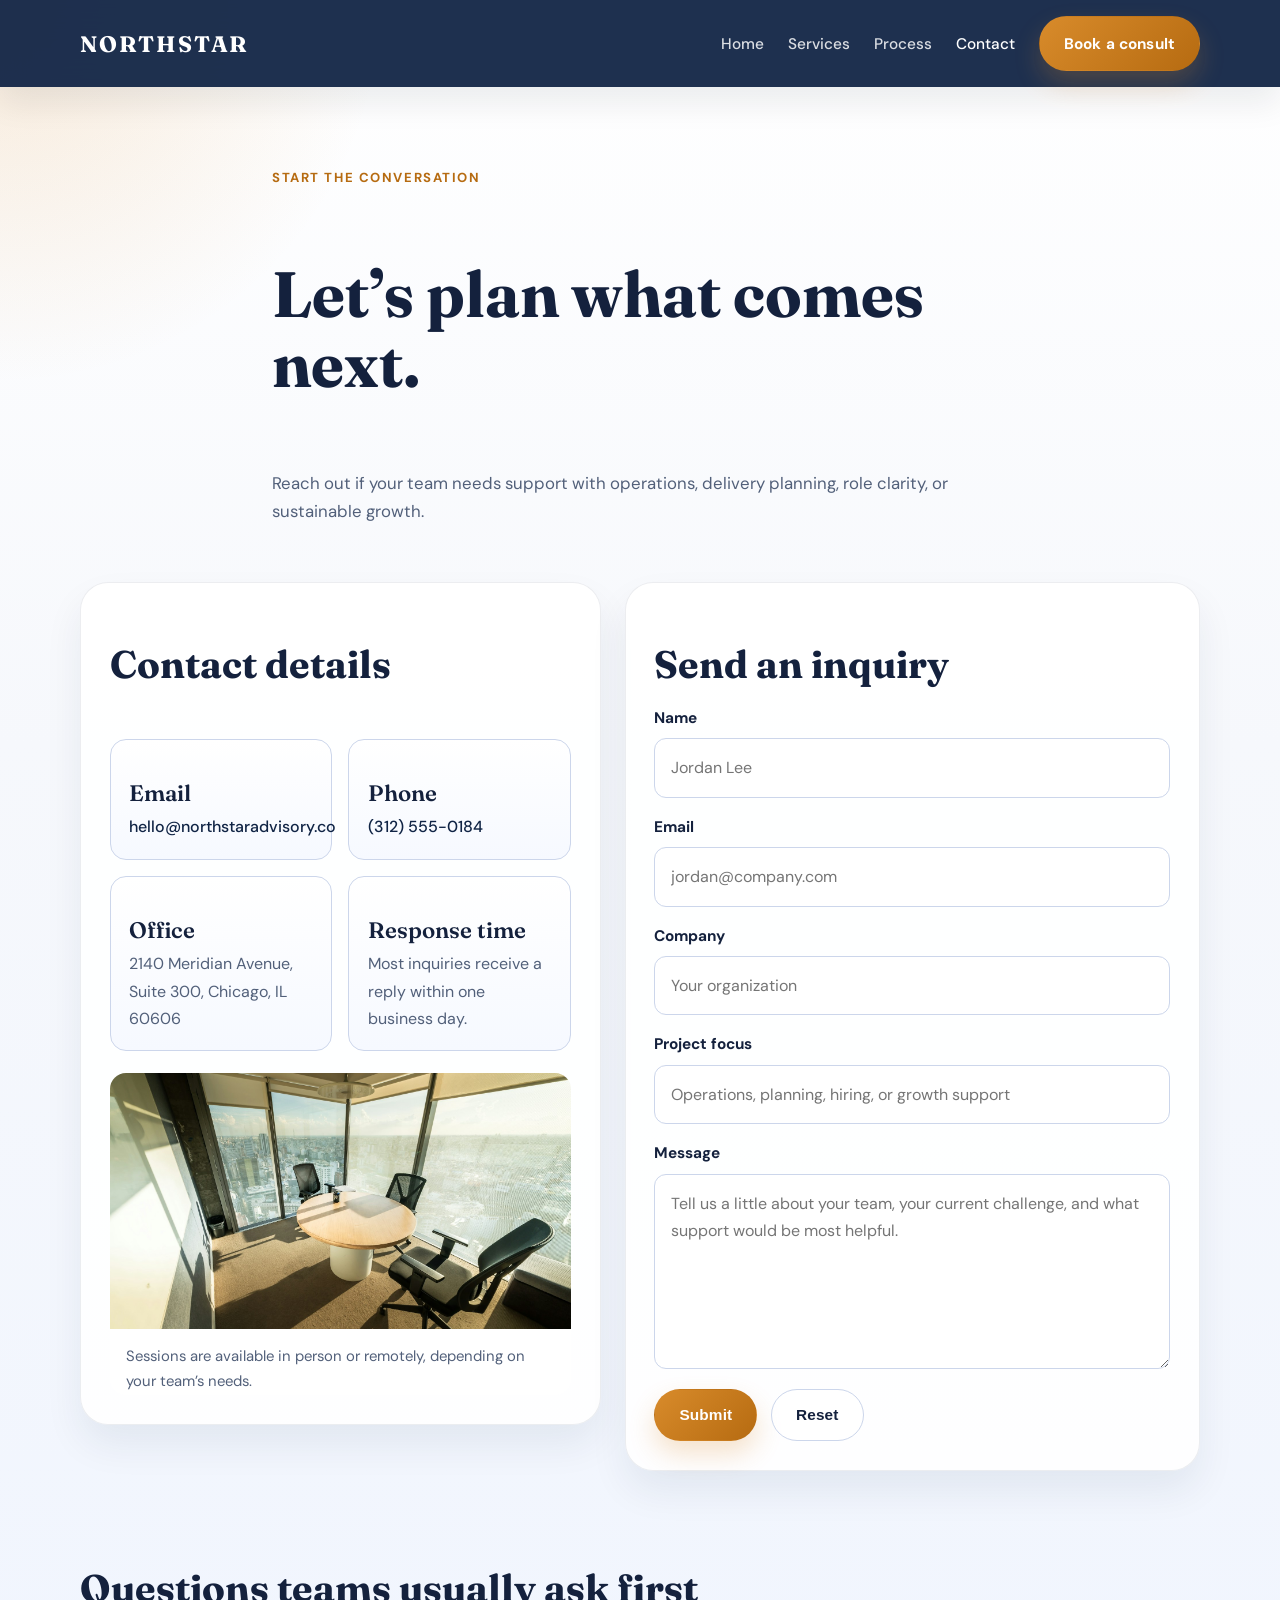
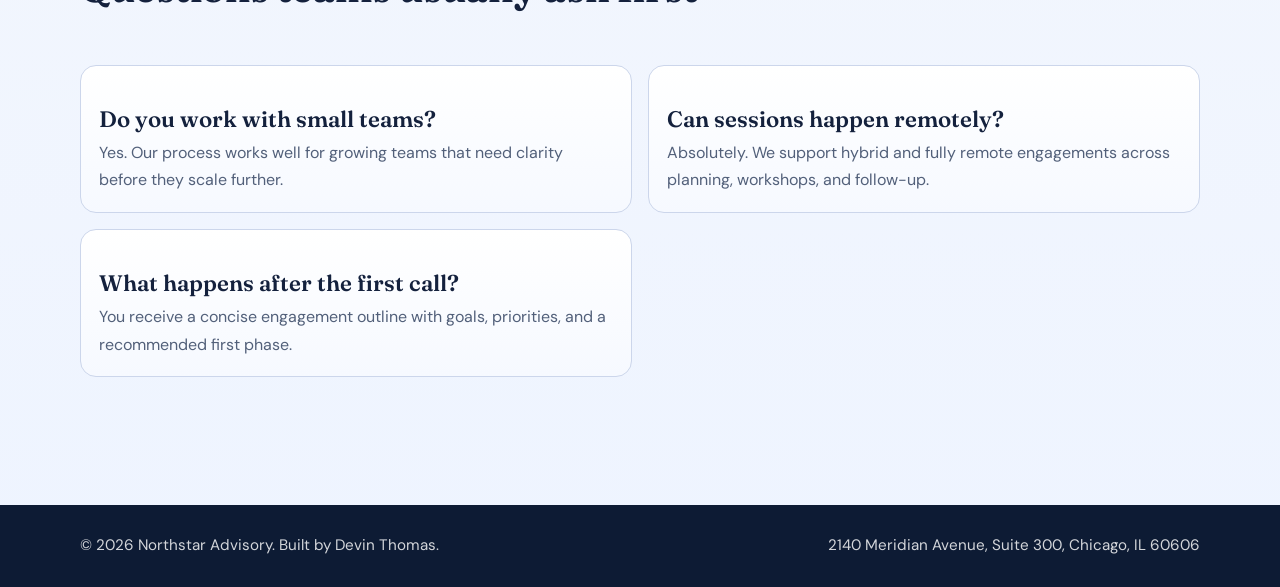
==== pages/contact/index.html @ bf1a1398 "Build responsive business landing site" ====
<!DOCTYPE html>
<html lang="en">
  <head>
    <meta charset="utf-8">
    <meta
      name="description"
      content="Contact Northstar Advisory to discuss operations, delivery planning, and growth support for your team."
    >
    <meta name="viewport" content="width=device-width, initial-scale=1">
    <title>Contact Northstar Advisory</title>
    <link rel="preconnect" href="https://fonts.googleapis.com">
    <link rel="preconnect" href="https://fonts.gstatic.com" crossorigin>
    <link
      href="https://fonts.googleapis.com/css2?family=DM+Sans:wght@400;500;700&family=Fraunces:opsz,wght@9..144,600;9..144,700&display=swap"
      rel="stylesheet"
    >
    <link rel="stylesheet" href="../../css/global.css">
    <link rel="stylesheet" href="../../css/contact.css">
  </head>
  <body>
    <header class="site-header">
      <div class="container nav-shell">
        <a class="brand-mark" href="../../index.html" aria-label="Northstar Advisory home">
          Northstar
        </a>
        <nav class="site-nav" aria-label="Primary">
          <ul class="nav-list">
            <li><a href="../../index.html">Home</a></li>
            <li><a href="../../index.html#services">Services</a></li>
            <li><a href="../../index.html#process">Process</a></li>
            <li><a href="index.html" aria-current="page">Contact</a></li>
          </ul>
        </nav>
        <a class="button button-primary nav-cta" href="#inquiry-form">Book a consult</a>
      </div>
    </header>

    <main>
      <section class="contact-hero">
        <div class="container">
          <p class="section-label">Start the conversation</p>
          <h1>Let’s plan what comes next.</h1>
          <p class="contact-intro">
            Reach out if your team needs support with operations, delivery planning,
            role clarity, or sustainable growth.
          </p>
        </div>
      </section>

      <section class="contact-main">
        <div class="container contact-grid">
          <div class="contact-details">
            <h2>Contact details</h2>
            <div class="details-grid">
              <article class="detail-card">
                <h3>Email</h3>
                <p><a href="mailto:hello@northstaradvisory.co">hello@northstaradvisory.co</a></p>
              </article>
              <article class="detail-card">
                <h3>Phone</h3>
                <p><a href="tel:+13125550184">(312) 555-0184</a></p>
              </article>
              <article class="detail-card">
                <h3>Office</h3>
                <address>2140 Meridian Avenue, Suite 300, Chicago, IL 60606</address>
              </article>
              <article class="detail-card">
                <h3>Response time</h3>
                <p>Most inquiries receive a reply within one business day.</p>
              </article>
            </div>
            <figure class="contact-figure">
              <img
                src="../../images/meeting-room.jpg"
                alt="A sunlit meeting room with chairs around a round table"
              >
              <figcaption>Sessions are available in person or remotely, depending on your team’s needs.</figcaption>
            </figure>
          </div>

          <section class="form-panel" aria-labelledby="inquiry-form-title">
            <h2 id="inquiry-form-title">Send an inquiry</h2>
            <form id="inquiry-form" action="#" method="post">
              <div class="form-row">
                <label for="name">Name</label>
                <input id="name" name="name" type="text" placeholder="Jordan Lee" required>
              </div>
              <div class="form-row">
                <label for="email">Email</label>
                <input id="email" name="email" type="email" placeholder="jordan@company.com" required>
              </div>
              <div class="form-row">
                <label for="company">Company</label>
                <input id="company" name="company" type="text" placeholder="Your organization" required>
              </div>
              <div class="form-row">
                <label for="focus">Project focus</label>
                <input
                  id="focus"
                  name="focus"
                  type="text"
                  placeholder="Operations, planning, hiring, or growth support"
                  required
                >
              </div>
              <div class="form-row">
                <label for="message">Message</label>
                <textarea
                  id="message"
                  name="message"
                  rows="6"
                  minlength="20"
                  maxlength="500"
                  placeholder="Tell us a little about your team, your current challenge, and what support would be most helpful."
                  required
                ></textarea>
              </div>
              <div class="form-actions">
                <button class="button button-primary" type="submit">Submit</button>
                <button class="button button-secondary" type="reset">Reset</button>
              </div>
            </form>
          </section>
        </div>
      </section>

      <section class="faq-section">
        <div class="container">
          <h2>Questions teams usually ask first</h2>
          <div class="faq-grid">
            <article class="faq-card">
              <h3>Do you work with small teams?</h3>
              <p>Yes. Our process works well for growing teams that need clarity before they scale further.</p>
            </article>
            <article class="faq-card">
              <h3>Can sessions happen remotely?</h3>
              <p>Absolutely. We support hybrid and fully remote engagements across planning, workshops, and follow-up.</p>
            </article>
            <article class="faq-card">
              <h3>What happens after the first call?</h3>
              <p>You receive a concise engagement outline with goals, priorities, and a recommended first phase.</p>
            </article>
          </div>
        </div>
      </section>
    </main>

    <footer class="site-footer">
      <div class="container footer-shell">
        <p>&copy; 2026 Northstar Advisory. Built by Devin Thomas.</p>
        <address>
          2140 Meridian Avenue, Suite 300, Chicago, IL 60606
        </address>
      </div>
    </footer>
  </body>
</html>
---- css/global.css ----
:root {
  --color-background: #f6f8fc;
  --color-surface: #fff;
  --color-surface-alt: #edf2fb;
  --color-text: #14213d;
  --color-muted: #52607a;
  --color-border: #ccd6eb;
  --color-accent: #d88b2b;
  --color-accent-deep: #b66b11;
  --color-header: #102445;
  --color-footer: #0d1b34;
  --color-shadow: rgba(16, 36, 69, 0.12);
  --color-shadow-strong: rgba(16, 36, 69, 0.2);
  --font-heading: "Fraunces", "Georgia", serif;
  --font-body: "DM Sans", "Trebuchet MS", sans-serif;
  --radius-large: 1.75rem;
  --radius-medium: 1rem;
  --radius-small: 0.75rem;
  --transition-base: 180ms ease;
}

*,
*::before,
*::after {
  box-sizing: border-box;
}

html {
  scroll-behavior: smooth;
}

body {
  margin: 0;
  font-family: var(--font-body);
  font-size: 1rem;
  line-height: 1.7;
  color: var(--color-text);
  background:
    radial-gradient(circle at top left, rgba(216, 139, 43, 0.18), transparent 24rem),
    linear-gradient(180deg, #fff, var(--color-background) 34%, #eef4ff 100%);
}

img {
  display: block;
  max-width: 100%;
}

a {
  color: inherit;
  text-decoration: none;
}

p,
ul,
blockquote,
figure {
  margin: 0;
}

ul {
  padding: 0;
  list-style: none;
}

address {
  font-style: normal;
}

.container {
  width: min(1120px, calc(100% - 2rem));
  margin: 0 auto;
}

.site-header {
  position: sticky;
  top: 0;
  z-index: 10;
  backdrop-filter: blur(16px);
  background: rgba(16, 36, 69, 0.94);
  box-shadow: 0 1rem 2rem rgba(10, 22, 40, 0.08);
}

.nav-shell {
  display: flex;
  align-items: center;
  justify-content: space-between;
  gap: 1.5rem;
  padding: 1rem 0;
}

.brand-mark {
  font-family: var(--font-heading);
  font-size: 1.4rem;
  font-weight: 700;
  letter-spacing: 0.08em;
  text-transform: uppercase;
  color: #fff;
}

.site-nav {
  margin-left: auto;
}

.nav-list {
  display: flex;
  align-items: center;
  gap: 1.5rem;
}

.nav-list a {
  color: rgba(255, 255, 255, 0.84);
  font-size: 0.96rem;
  font-weight: 500;
  transition:
    color var(--transition-base),
    opacity var(--transition-base);
}

.nav-list a:hover,
.nav-list a:focus-visible,
.nav-list a[aria-current="page"] {
  color: #fff;
}

.button {
  display: inline-flex;
  align-items: center;
  justify-content: center;
  min-height: 3.25rem;
  padding: 0.85rem 1.5rem;
  border: 1px solid transparent;
  border-radius: 999px;
  font-size: 0.96rem;
  font-weight: 700;
  letter-spacing: 0.01em;
  transition:
    transform var(--transition-base),
    box-shadow var(--transition-base),
    background-color var(--transition-base),
    border-color var(--transition-base),
    color var(--transition-base);
}

.button:hover,
.button:focus-visible {
  transform: translateY(-1px);
}

.button-primary {
  color: #fff;
  background: linear-gradient(135deg, var(--color-accent), var(--color-accent-deep));
  box-shadow: 0 0.8rem 1.6rem rgba(216, 139, 43, 0.24);
}

.button-primary:hover,
.button-primary:focus-visible {
  box-shadow: 0 1rem 1.8rem rgba(182, 107, 17, 0.28);
}

.button-secondary {
  color: var(--color-text);
  background: rgba(255, 255, 255, 0.8);
  border-color: var(--color-border);
}

.button-secondary:hover,
.button-secondary:focus-visible {
  border-color: rgba(16, 36, 69, 0.25);
  box-shadow: 0 0.75rem 1.5rem rgba(16, 36, 69, 0.08);
}

.section-label {
  color: var(--color-accent-deep);
  font-size: 0.82rem;
  font-weight: 700;
  letter-spacing: 0.12em;
  text-transform: uppercase;
}

h1,
h2,
h3 {
  font-family: var(--font-heading);
  line-height: 1.1;
  color: var(--color-text);
}

h1 {
  font-size: clamp(2.9rem, 5vw, 4.8rem);
  font-weight: 700;
}

h2 {
  font-size: clamp(2rem, 3vw, 3rem);
  font-weight: 700;
}

h3 {
  font-size: 1.4rem;
  font-weight: 600;
}

.section-heading {
  display: grid;
  gap: 0.9rem;
  max-width: 42rem;
}

.site-footer {
  margin-top: 5rem;
  background: var(--color-footer);
  color: rgba(255, 255, 255, 0.82);
}

.footer-shell {
  display: flex;
  align-items: center;
  justify-content: space-between;
  gap: 1rem;
  padding: 1.75rem 0;
  font-size: 0.95rem;
}

@media (max-width: 900px) {
  .nav-shell {
    flex-wrap: wrap;
    justify-content: center;
  }

  .site-nav {
    order: 2;
    margin-left: 0;
    width: 100%;
  }

  .nav-list {
    justify-content: center;
    flex-wrap: wrap;
  }
}

@media (max-width: 768px) {
  .container {
    width: min(100% - 1.5rem, 40rem);
  }

  body {
    font-size: 0.98rem;
  }

  .nav-shell {
    padding: 0.9rem 0 1rem;
  }

  .nav-cta {
    order: 3;
    width: 100%;
  }

  .footer-shell {
    flex-direction: column;
    text-align: center;
  }

  .footer-shell address {
    max-width: 18rem;
  }
}
---- css/contact.css ----
.contact-hero {
  padding: 5rem 0 2.5rem;
}

.contact-hero .container {
  display: grid;
  gap: 1rem;
  max-width: 46rem;
}

.contact-intro {
  color: var(--color-muted);
  font-size: 1.05rem;
}

.contact-main {
  padding: 1rem 0 3rem;
}

.contact-grid {
  display: grid;
  grid-template-columns: 0.95fr 1.05fr;
  gap: 1.5rem;
  align-items: start;
}

.contact-details,
.form-panel {
  padding: 1.8rem;
  border: 1px solid rgba(16, 36, 69, 0.08);
  border-radius: var(--radius-large);
  background: rgba(255, 255, 255, 0.9);
  box-shadow: 0 1.25rem 2.4rem rgba(16, 36, 69, 0.07);
}

.contact-details {
  display: grid;
  gap: 1.35rem;
}

.details-grid,
.faq-grid {
  display: grid;
  grid-template-columns: repeat(2, minmax(0, 1fr));
  gap: 1rem;
}

.detail-card,
.faq-card {
  padding: 1.15rem;
  border: 1px solid var(--color-border);
  border-radius: var(--radius-medium);
  background: linear-gradient(180deg, #fff, #f6f9ff);
}

.detail-card h3,
.faq-card h3 {
  margin-bottom: 0.5rem;
}

.detail-card p,
.detail-card address,
.faq-card p {
  color: var(--color-muted);
}

.detail-card a {
  color: var(--color-header);
  font-weight: 500;
}

.contact-figure {
  overflow: hidden;
  border-radius: var(--radius-medium);
  background: #fff;
}

.contact-figure img {
  width: 100%;
  height: 16rem;
  object-fit: cover;
}

.contact-figure figcaption {
  padding: 0.95rem 1rem 0;
  color: var(--color-muted);
  font-size: 0.93rem;
}

.form-panel h2 {
  margin-bottom: 1.2rem;
}

.form-row {
  display: grid;
  gap: 0.45rem;
  margin-bottom: 1rem;
}

.form-row label {
  font-size: 0.96rem;
  font-weight: 700;
}

.form-row input,
.form-row textarea {
  width: 100%;
  padding: 0.95rem 1rem;
  border: 1px solid var(--color-border);
  border-radius: var(--radius-small);
  font: inherit;
  color: var(--color-text);
  background: #fff;
  transition:
    border-color var(--transition-base),
    box-shadow var(--transition-base);
}

.form-row input:focus,
.form-row textarea:focus {
  outline: none;
  border-color: rgba(216, 139, 43, 0.85);
  box-shadow: 0 0 0 0.2rem rgba(216, 139, 43, 0.16);
}

.form-row textarea {
  resize: vertical;
}

.form-actions {
  display: flex;
  flex-wrap: wrap;
  gap: 0.85rem;
  margin-top: 1.25rem;
}

.faq-section {
  padding: 1rem 0 3rem;
}

.faq-section .container {
  display: grid;
  gap: 1.5rem;
}

@media (max-width: 960px) {
  .contact-grid {
    grid-template-columns: 1fr;
  }
}

@media (max-width: 768px) {
  .contact-hero {
    padding-top: 4rem;
  }

  .contact-details,
  .form-panel {
    padding: 1.5rem;
  }

  .details-grid,
  .faq-grid {
    grid-template-columns: 1fr;
  }

  .form-actions .button {
    width: 100%;
  }
}
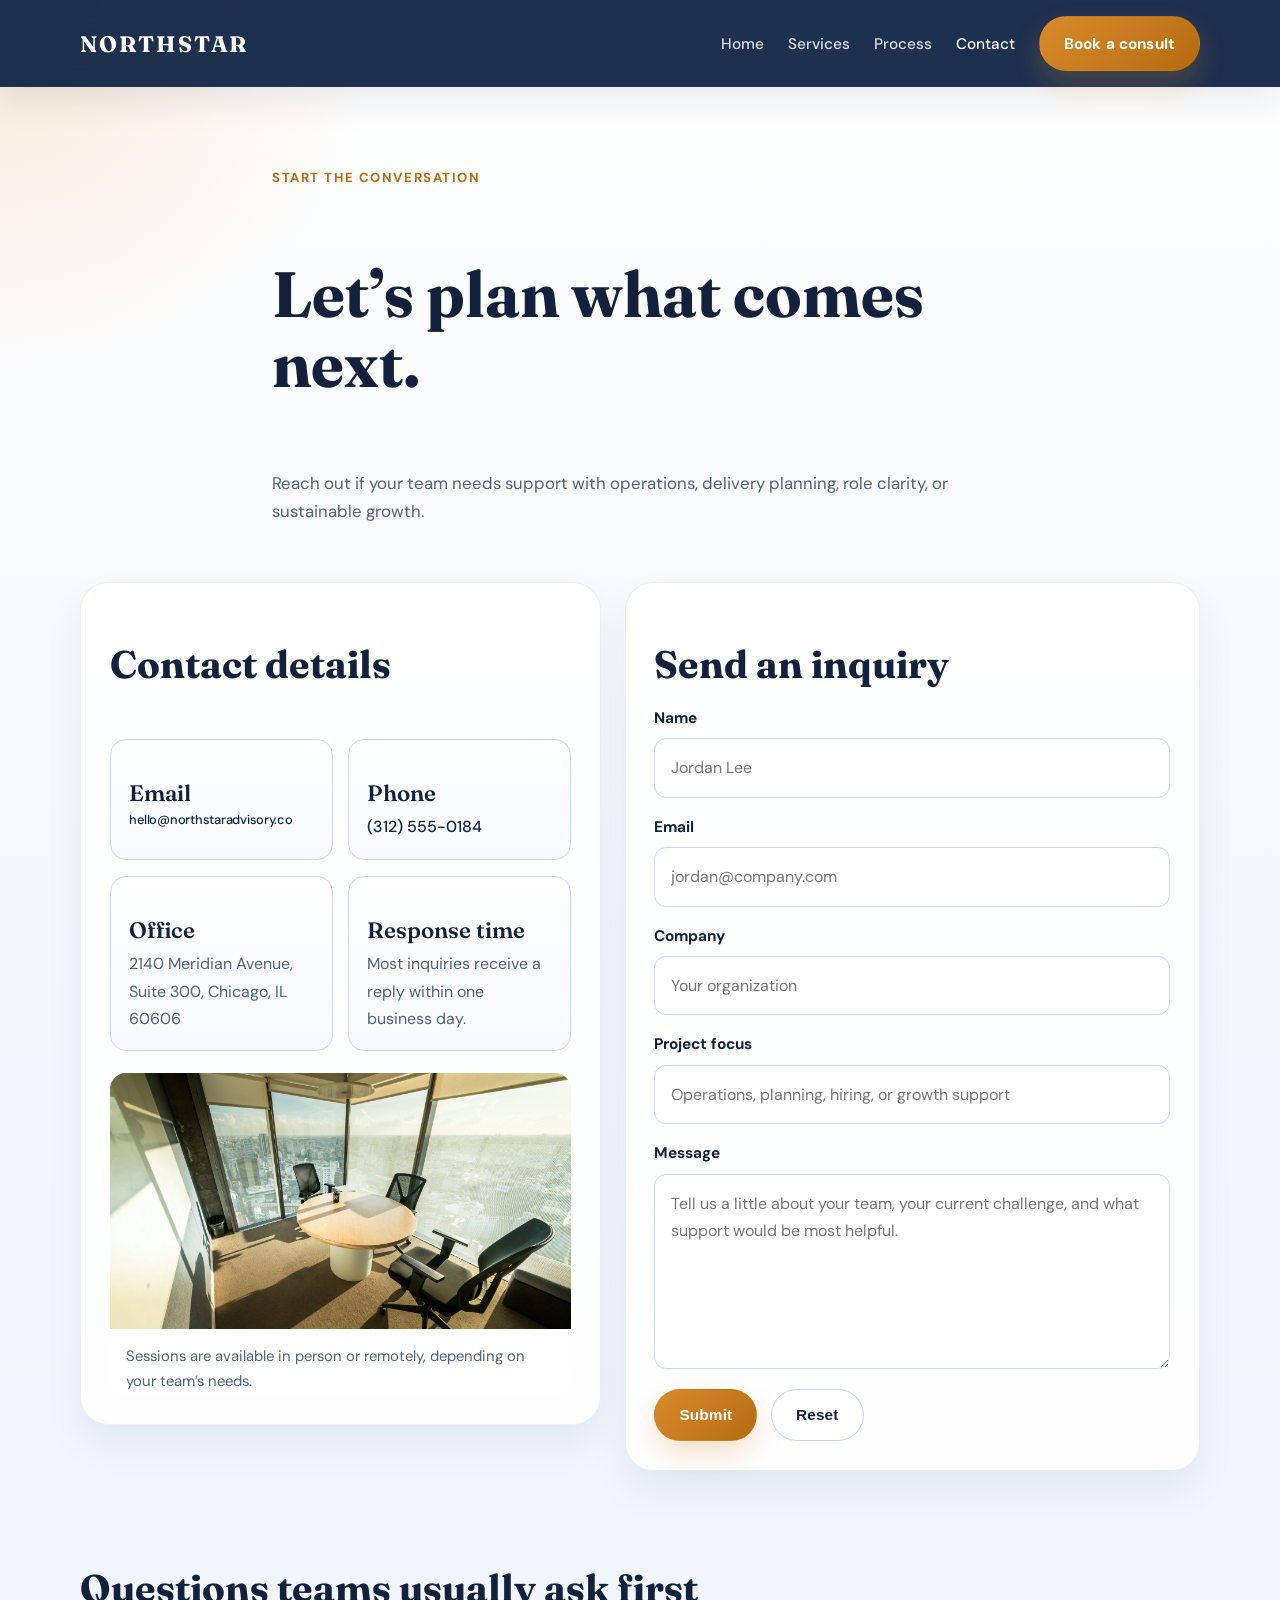
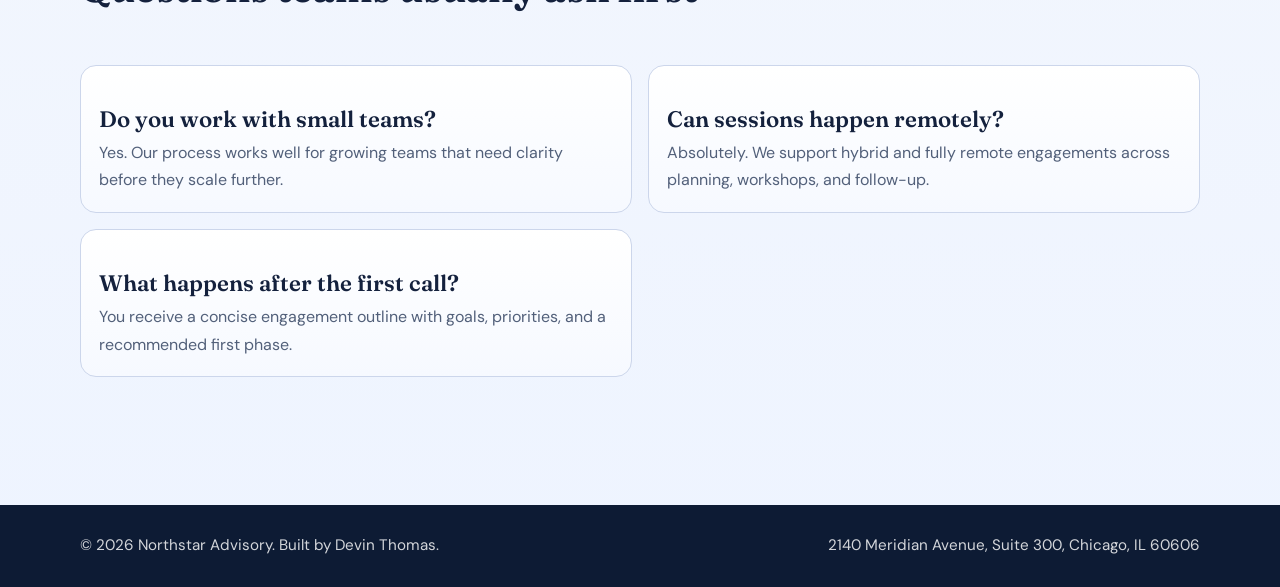
==== commit 750d7198: "Scale contact email to fit card" ====
--- a/pages/contact/index.html
+++ b/pages/contact/index.html
@@ -54,7 +54,7 @@
             <div class="details-grid">
               <article class="detail-card">
                 <h3>Email</h3>
-                <p><a href="mailto:hello@northstaradvisory.co">hello@northstaradvisory.co</a></p>
+                <p><a class="detail-link-email" href="mailto:hello@northstaradvisory.co">hello@northstaradvisory.co</a></p>
               </article>
               <article class="detail-card">
                 <h3>Phone</h3>
--- a/css/contact.css
+++ b/css/contact.css
@@ -53,6 +53,10 @@
   background: linear-gradient(180deg, #fff, #f6f9ff);
 }
 
+.detail-card {
+  container-type: inline-size;
+}
+
 .detail-card h3,
 .faq-card h3 {
   margin-bottom: 0.5rem;
@@ -67,6 +71,14 @@
 .detail-card a {
   color: var(--color-header);
   font-weight: 500;
+}
+
+.detail-link-email {
+  display: block;
+  font-size: clamp(0.8rem, 7cqw, 2rem);
+  line-height: 1.15;
+  letter-spacing: -0.02em;
+  white-space: nowrap;
 }
 
 .contact-figure {
